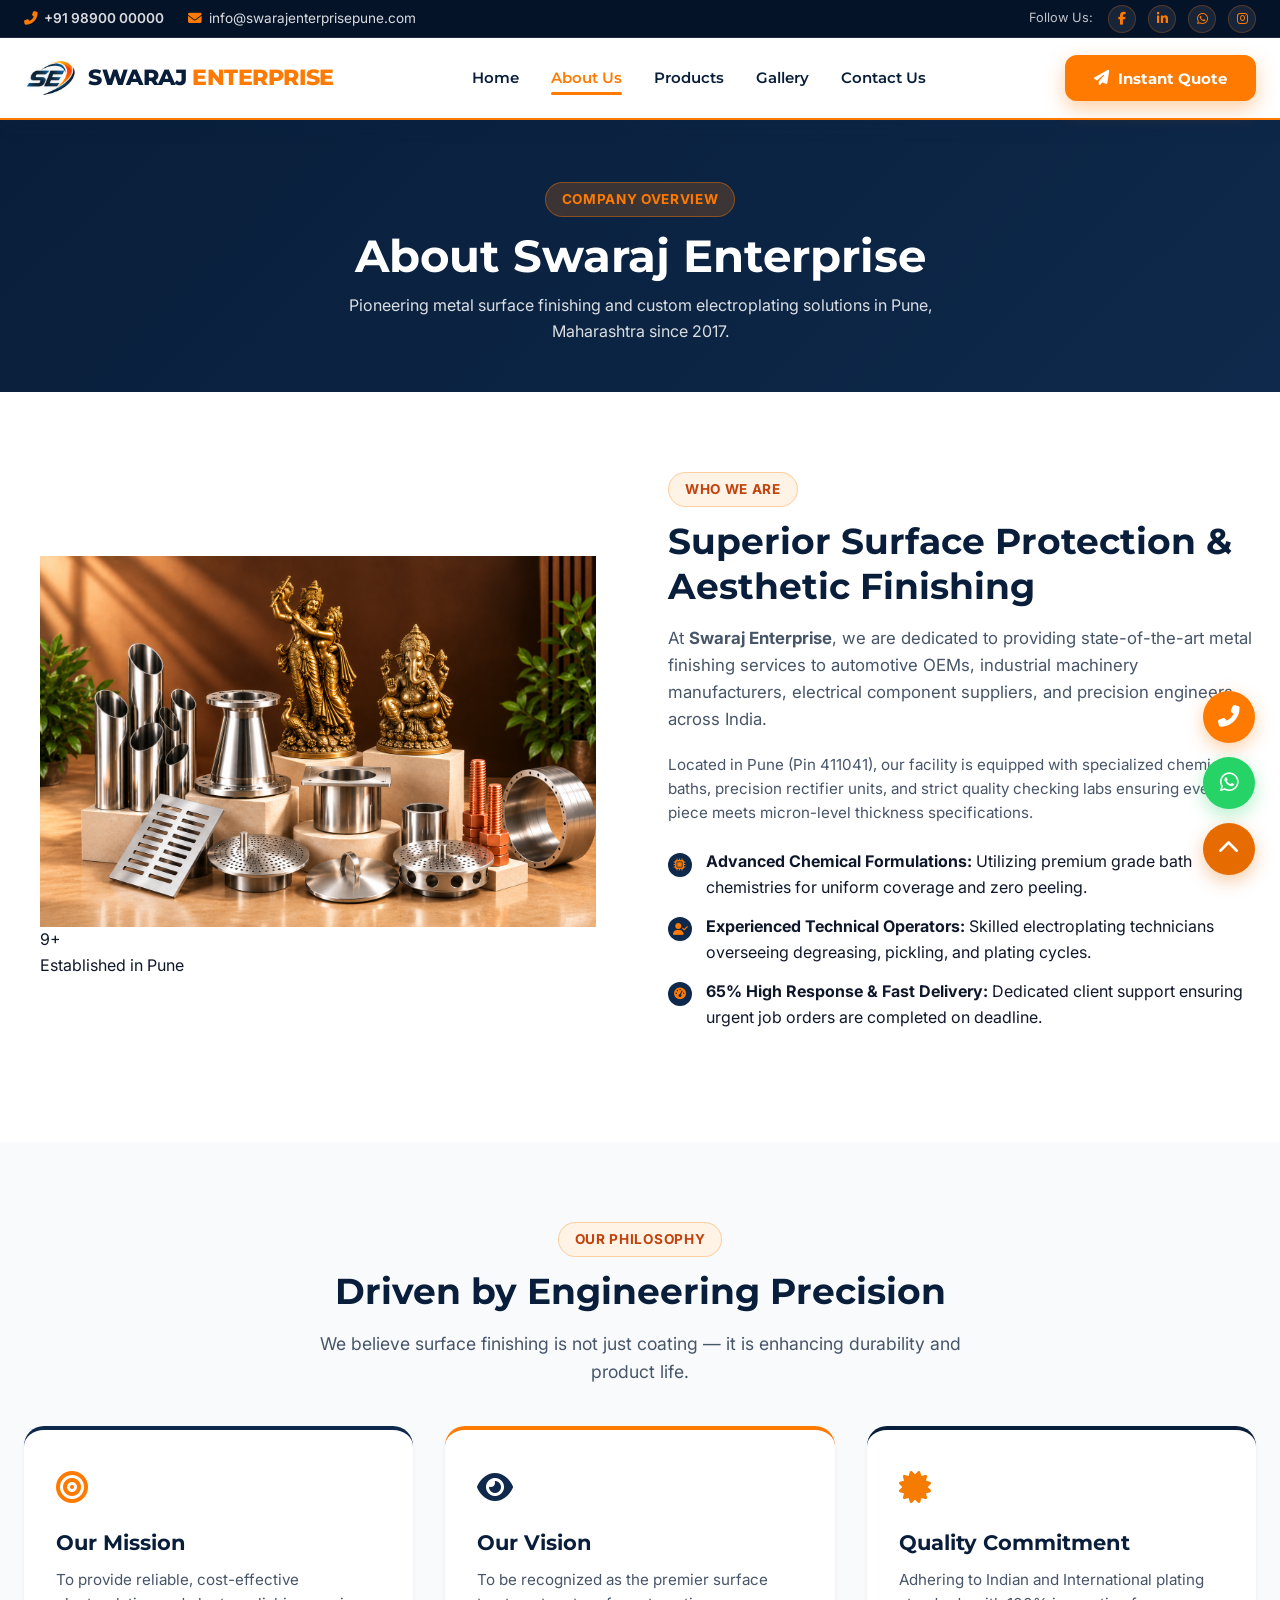
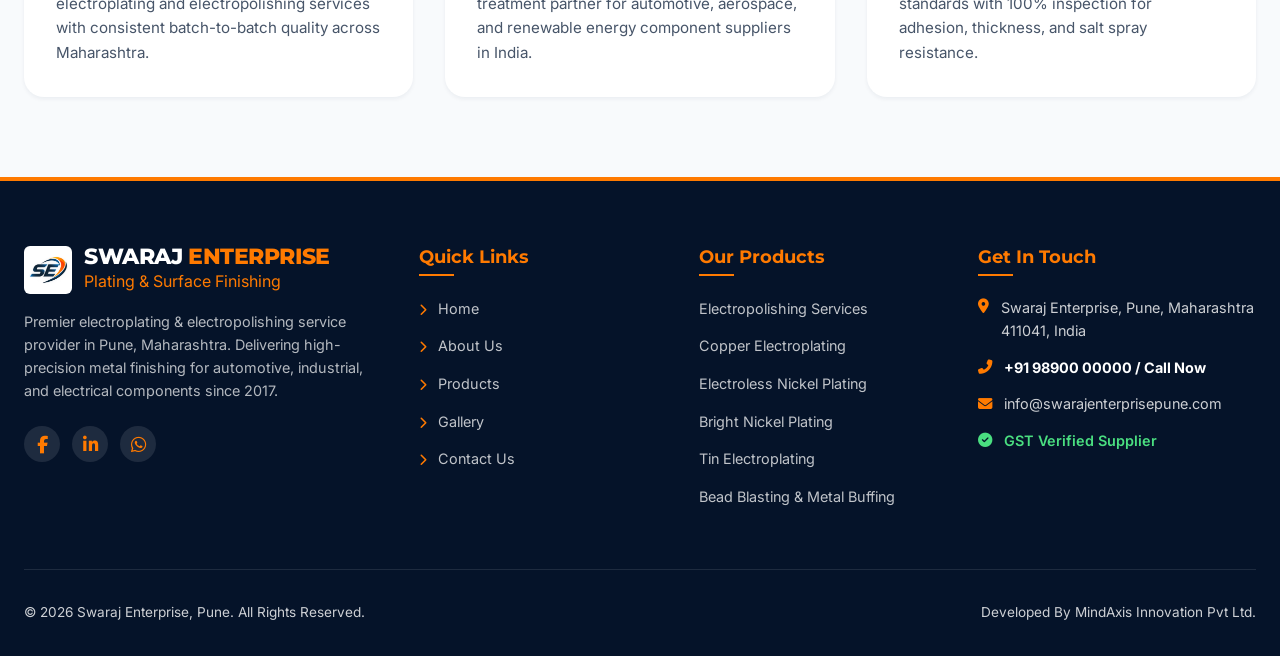
==== about.html @ 328380e4 "first commit" ====
<!DOCTYPE html>
<html lang="en">
<head>
  <meta charset="UTF-8">
  <meta name="viewport" content="width=device-width, initial-scale=1.0">
  <title>About Us - Swaraj Enterprise, Pune | Electroplating Leaders</title>
  <!-- Favicon -->
  <link rel="icon" type="image/png" href="assets/img/favicon.png">
  <link rel="shortcut icon" href="favicon.ico">

  <link rel="stylesheet" href="assets/css/global.css">
  <link rel="stylesheet" href="assets/css/header.css">
  <link rel="stylesheet" href="assets/css/footer.css">
  <link rel="stylesheet" href="assets/css/about.css">
  <link rel="stylesheet" href="https://cdnjs.cloudflare.com/ajax/libs/font-awesome/6.4.0/css/all.min.css">
</head>
<body>

  <!-- Top Header Bar with Social Media & Email -->
  <div class="top-bar">
    <div class="container">
      <div class="top-info">
        <div class="top-info-item">
          <i class="fas fa-phone-alt"></i>
          <a href="tel:+919890000000" style="color: inherit; font-weight: 600;">+91 98900 00000</a>
        </div>
        <div class="top-info-item">
          <i class="fas fa-envelope"></i>
          <a href="mailto:info@swarajenterprisepune.com" style="color: inherit;">info@swarajenterprisepune.com</a>
        </div>
      </div>
      <div class="top-social">
        <span style="font-size: 0.8rem; color: rgba(255,255,255,0.75); margin-right: 0.2rem;">Follow Us:</span>
        <a href="https://facebook.com" target="_blank" aria-label="Facebook" title="Facebook"><i class="fab fa-facebook-f"></i></a>
        <a href="https://linkedin.com" target="_blank" aria-label="LinkedIn" title="LinkedIn"><i class="fab fa-linkedin-in"></i></a>
        <a href="https://wa.me/919890000000" target="_blank" aria-label="WhatsApp" title="WhatsApp"><i class="fab fa-whatsapp"></i></a>
        <a href="https://instagram.com" target="_blank" aria-label="Instagram" title="Instagram"><i class="fab fa-instagram"></i></a>
      </div>
    </div>
  </div>

  <header class="navbar">
    <div class="container">
      <a href="index.html" class="logo-brand">
        <img src="assets/img/logo.png" alt="Swaraj Enterprise Logo" class="logo-img">
        <div class="brand-text">
          <span class="brand-name">SWARAJ <span>ENTERPRISE</span></span>
        </div>
      </a>

      <nav>
        <ul class="nav-menu" id="nav-menu">
          <li><a href="index.html" class="nav-link">Home</a></li>
          <li><a href="about.html" class="nav-link active">About Us</a></li>
          <li><a href="products.html" class="nav-link">Products</a></li>
          <li><a href="gallery.html" class="nav-link">Gallery</a></li>
          <li><a href="contact.html" class="nav-link">Contact Us</a></li>
        </ul>
      </nav>

      <div class="nav-cta">
        <button class="btn btn-primary open-quote-modal">
          <i class="fas fa-paper-plane"></i> Instant Quote
        </button>
      </div>

      <button class="hamburger" id="hamburger-btn" aria-label="Toggle Menu">
        <i class="fas fa-bars"></i>
      </button>
    </div>
  </header>

  <!-- Page Banner -->
  <section class="section section-bg-blue" style="background: linear-gradient(135deg, var(--primary-dark-blue), var(--primary-blue)); padding: 4rem 0 3rem 0;">
    <div class="container text-center">
      <span class="section-tag" style="background: rgba(255,122,0,0.2); color: var(--accent-yellow); border-color: rgba(255,122,0,0.4);">Company Overview</span>
      <h1 style="font-size: 2.8rem; color: white; margin-bottom: 0.5rem;">About Swaraj Enterprise</h1>
      <p style="color: rgba(255,255,255,0.85); max-width: 600px; margin: 0 auto;">Pioneering metal surface finishing and custom electroplating solutions in Pune, Maharashtra since 2017.</p>
    </div>
  </section>

  <!-- About Detailed Story -->
  <section class="section section-bg-white">
    <div class="container">
      <div class="about-grid">
        <div class="about-image-stack">
          <img src="assets/img/factory.png" alt="Swaraj Enterprise Pune Workshop" class="about-img-main">
          <div class="experience-badge">
            <div class="years">2017</div>
            <div class="label">Established in Pune</div>
          </div>
        </div>

        <div>
          <span class="section-tag">Who We Are</span>
          <h2 class="section-title">Superior Surface Protection & Aesthetic Finishing</h2>
          <p style="color: var(--text-muted); font-size: 1.05rem; margin-bottom: 1.25rem;">
            At <strong>Swaraj Enterprise</strong>, we are dedicated to providing state-of-the-art metal finishing services to automotive OEMs, industrial machinery manufacturers, electrical component suppliers, and precision engineers across India.
          </p>
          <p style="color: var(--text-muted); font-size: 0.95rem; margin-bottom: 1.5rem;">
            Located in Pune (Pin 411041), our facility is equipped with specialized chemical baths, precision rectifier units, and strict quality checking labs ensuring every piece meets micron-level thickness specifications.
          </p>

          <div class="about-feature-list">
            <div class="about-feature-item">
              <i class="fas fa-microchip"></i>
              <div>
                <strong>Advanced Chemical Formulations:</strong> Utilizing premium grade bath chemistries for uniform coverage and zero peeling.
              </div>
            </div>
            <div class="about-feature-item">
              <i class="fas fa-user-check"></i>
              <div>
                <strong>Experienced Technical Operators:</strong> Skilled electroplating technicians overseeing degreasing, pickling, and plating cycles.
              </div>
            </div>
            <div class="about-feature-item">
              <i class="fas fa-tachometer-alt"></i>
              <div>
                <strong>65% High Response & Fast Delivery:</strong> Dedicated client support ensuring urgent job orders are completed on deadline.
              </div>
            </div>
          </div>
        </div>
      </div>
    </div>
  </section>

  <!-- Core Values & Mission Grid -->
  <section class="section section-bg-light">
    <div class="container">
      <div class="text-center">
        <span class="section-tag">Our Philosophy</span>
        <h2 class="section-title">Driven by Engineering Precision</h2>
        <p class="section-subtitle">We believe surface finishing is not just coating — it is enhancing durability and product life.</p>
      </div>

      <div style="display: grid; grid-template-columns: repeat(auto-fit, minmax(300px, 1fr)); gap: 2rem;">
        <div style="background: white; padding: 2rem; border-radius: var(--radius-lg); border-top: 4px solid var(--primary-blue); box-shadow: var(--shadow-sm);">
          <div style="font-size: 2rem; color: var(--accent-yellow); margin-bottom: 1rem;"><i class="fas fa-bullseye"></i></div>
          <h3 style="font-size: 1.3rem; margin-bottom: 0.75rem;">Our Mission</h3>
          <p style="color: var(--text-muted); font-size: 0.95rem;">To provide reliable, cost-effective electroplating and electropolishing services with consistent batch-to-batch quality across Maharashtra.</p>
        </div>

        <div style="background: white; padding: 2rem; border-radius: var(--radius-lg); border-top: 4px solid var(--accent-yellow); box-shadow: var(--shadow-sm);">
          <div style="font-size: 2rem; color: var(--primary-blue); margin-bottom: 1rem;"><i class="fas fa-eye"></i></div>
          <h3 style="font-size: 1.3rem; margin-bottom: 0.75rem;">Our Vision</h3>
          <p style="color: var(--text-muted); font-size: 0.95rem;">To be recognized as the premier surface treatment partner for automotive, aerospace, and renewable energy component suppliers in India.</p>
        </div>

        <div style="background: white; padding: 2rem; border-radius: var(--radius-lg); border-top: 4px solid var(--primary-dark-blue); box-shadow: var(--shadow-sm);">
          <div style="font-size: 2rem; color: var(--accent-gold); margin-bottom: 1rem;"><i class="fas fa-certificate"></i></div>
          <h3 style="font-size: 1.3rem; margin-bottom: 0.75rem;">Quality Commitment</h3>
          <p style="color: var(--text-muted); font-size: 0.95rem;">Adhering to Indian and International plating standards with 100% inspection for adhesion, thickness, and salt spray resistance.</p>
        </div>
      </div>
    </div>
  </section>

  <!-- Quote Modal Popup -->
  <div class="modal-overlay" id="quote-modal">
    <div class="modal-card">
      <button class="modal-close" id="close-quote-modal">&times;</button>
      <div style="text-align: center; margin-bottom: 1.5rem;">
        <h3 style="color: var(--primary-dark-blue); font-size: 1.5rem;">Get Instant Quotation</h3>
        <p style="color: var(--text-muted); font-size: 0.9rem;">Fill in your plating requirements & team will call you back within 2 hours.</p>
      </div>

      <form id="quote-form">
        <div class="form-group">
          <label for="modal-name">Full Name / Company Name</label>
          <input type="text" id="modal-name" class="form-control" placeholder="e.g. Rahul Sharma" required>
        </div>
        <div class="form-group">
          <label for="modal-phone">Phone / WhatsApp Number</label>
          <input type="tel" id="modal-phone" class="form-control" placeholder="e.g. +91 98765 43210" required>
        </div>
        <div class="form-group">
          <label for="modal-service">Required Service</label>
          <select id="modal-service" class="form-control" required>
            <option value="SS Floor Drain Trap & Jali Assembly">SS Floor Drain Trap & Jali Assembly</option>
            <option value="Industrial SS Pressure Vessels">Industrial SS Pressure Vessels & Columns</option>
            <option value="Bike Spare Parts Bright Chrome Plating">Bike Spare Parts Bright Chrome Plating</option>
            <option value="Copper Electroplated Bolts">Copper Electroplated Bolts & Fasteners</option>
            <option value="Brass Polishing Service">Brass Polishing Service</option>
            <option value="Antique Finishing Coating Services">Antique Finishing Coating Services</option>
          </select>
        </div>
        <div class="form-group">
          <label for="modal-message">Quantity / Component Specs</label>
          <textarea id="modal-message" class="form-control" placeholder="Dimensions, material type, quantity..." rows="3"></textarea>
        </div>
        <button type="submit" class="btn btn-primary" style="width: 100%; padding: 0.9rem; font-size: 1rem;">
          Submit Inquiry <i class="fas fa-paper-plane"></i>
        </button>
      </form>
    </div>
  </div>

  <div id="footer-placeholder"></div>
  <script src="assets/js/main.js"></script>
  <script src="assets/js/about.js"></script>
</body>
</html>
---- assets/css/global.css ----
/* ==========================================================================
   SWARAJ ENTERPRISE PUNE - GLOBAL CORE STYLESHEET
   Theme: Logo Steel Navy (#0E294B) & Logo Orange (#FF7A00)
   ========================================================================== */

@import url('https://fonts.googleapis.com/css2?family=Inter:wght@300;400;500;600;700;800&family=Montserrat:wght@500;600;700;800;900&display=swap');

:root {
  /* Color Palette - Logo Exact Colors (Steel Navy & Industrial Orange) */
  --primary-blue: #0E294B;
  --primary-dark-blue: #091E3A;
  --primary-navy: #051329;
  --accent-yellow: #FF7A00;
  --accent-yellow-hover: #E66B00;
  --accent-yellow-light: #FFF3E6;
  --accent-gold: #F57C00;
  --accent-blue: #0E294B;
  --accent-blue-light: #F0F4F9;
  
  /* Neutral Shades */
  --bg-light: #F8FAFC;
  --bg-white: #FFFFFF;
  --text-dark: #0F172A;
  --text-muted: #475569;
  --text-light: #94A3B8;
  --border-light: #E2E8F0;
  --border-blue: rgba(14, 41, 75, 0.15);
  
  /* Shadows & Glassmorphism */
  --shadow-sm: 0 2px 4px rgba(14, 41, 75, 0.06);
  --shadow-md: 0 10px 25px -5px rgba(14, 41, 75, 0.1), 0 8px 10px -6px rgba(14, 41, 75, 0.05);
  --shadow-lg: 0 20px 35px -10px rgba(5, 19, 41, 0.25);
  --shadow-yellow: 0 8px 20px rgba(255, 122, 0, 0.35);
  --glass-bg: rgba(255, 255, 255, 0.92);
  --glass-border: rgba(255, 255, 255, 0.2);
  
  /* Fonts & Transitions */
  --font-heading: 'Montserrat', sans-serif;
  --font-body: 'Inter', sans-serif;
  --transition: all 0.3s cubic-bezier(0.4, 0, 0.2, 1);
  --radius-sm: 6px;
  --radius-md: 12px;
  --radius-lg: 20px;
}

/* Reset & Base Setup */
*, *::before, *::after {
  box-sizing: border-box;
  margin: 0;
  padding: 0;
}

html, body {
  width: 100%;
  max-width: 100%;
  overflow-x: hidden !important;
  position: relative;
}

html {
  scroll-behavior: smooth;
  font-size: 16px;
}

body {
  font-family: var(--font-body);
  background-color: var(--bg-light);
  color: var(--text-dark);
  line-height: 1.6;
  padding-top: 118px;
}

@media (max-width: 768px) {
  body {
    padding-top: 70px;
  }
}

a {
  text-decoration: none;
  color: inherit;
  transition: var(--transition);
}

ul {
  list-style: none;
}

img {
  max-width: 100%;
  height: auto;
  display: block;
}

.container {
  width: 100%;
  max-width: 1280px;
  margin: 0 auto;
  padding: 0 1.5rem;
}

/* Typography */
h1, h2, h3, h4, h5, h6 {
  font-family: var(--font-heading);
  color: var(--primary-dark-blue);
  font-weight: 700;
  line-height: 1.25;
}

.section-tag {
  display: inline-block;
  background-color: var(--accent-yellow-light);
  color: #C2410C;
  border: 1px solid rgba(255, 122, 0, 0.3);
  padding: 0.35rem 1rem;
  border-radius: 50px;
  font-size: 0.85rem;
  font-weight: 700;
  letter-spacing: 0.05em;
  text-transform: uppercase;
  margin-bottom: 0.75rem;
}

.section-title {
  font-size: 2.25rem;
  margin-bottom: 1rem;
  color: var(--primary-dark-blue);
}

.section-subtitle {
  color: var(--text-muted);
  font-size: 1.1rem;
  max-width: 650px;
  margin: 0 auto 2.5rem auto;
}

.text-center { text-align: center; }

/* Buttons */
.btn {
  display: inline-flex;
  align-items: center;
  justify-content: center;
  gap: 0.6rem;
  padding: 0.85rem 1.8rem;
  font-family: var(--font-heading);
  font-weight: 700;
  font-size: 0.95rem;
  border-radius: var(--radius-md);
  cursor: pointer;
  border: none;
  transition: var(--transition);
  box-shadow: var(--shadow-sm);
}

.btn-primary {
  background-color: var(--accent-yellow);
  color: #ffffff;
  box-shadow: var(--shadow-yellow);
}

.btn-primary:hover {
  background-color: var(--accent-yellow-hover);
  transform: translateY(-2px);
  box-shadow: 0 12px 25px rgba(255, 122, 0, 0.45);
  color: #ffffff;
}

.btn-secondary {
  background-color: var(--primary-blue);
  color: var(--bg-white);
}

.btn-secondary:hover {
  background-color: var(--primary-dark-blue);
  transform: translateY(-2px);
  box-shadow: var(--shadow-md);
}

.btn-outline {
  background: transparent;
  border: 2px solid var(--primary-blue);
  color: var(--primary-blue);
}

.btn-outline:hover {
  background-color: var(--primary-blue);
  color: var(--bg-white);
}

.btn-white {
  background-color: var(--bg-white);
  color: var(--primary-dark-blue);
}

.btn-white:hover {
  background-color: var(--accent-yellow-light);
  color: var(--accent-yellow);
  transform: translateY(-2px);
}

/* General Section Layouts */
.section {
  padding: 5rem 0;
}

.section-bg-white { background-color: var(--bg-white); }
.section-bg-blue { 
  background: linear-gradient(135deg, #091E3A 0%, #0E294B 50%, #051329 100%); 
  color: var(--bg-white); 
}
.section-bg-blue h2, .section-bg-blue h1 { color: var(--bg-white); }
.section-bg-light { background-color: var(--bg-light); }

/* Modal Popup */
.modal-overlay {
  position: fixed;
  inset: 0;
  background: rgba(5, 19, 41, 0.78);
  backdrop-filter: blur(6px);
  z-index: 2000;
  display: flex;
  align-items: center;
  justify-content: center;
  padding: 1rem;
  opacity: 0;
  visibility: hidden;
  transition: var(--transition);
}

.modal-overlay.active {
  opacity: 1;
  visibility: visible;
}

.modal-card {
  background: var(--bg-white);
  width: 100%;
  max-width: 550px;
  max-height: 90vh;
  overflow-y: auto;
  border-radius: var(--radius-lg);
  padding: 2.25rem;
  position: relative;
  box-shadow: var(--shadow-lg);
  transform: translateY(20px);
  transition: var(--transition);
}

.modal-overlay.active .modal-card {
  transform: translateY(0);
}

.modal-close {
  position: absolute;
  top: 1.25rem;
  right: 1.25rem;
  background: var(--bg-light);
  border: none;
  width: 32px;
  height: 32px;
  border-radius: 50%;
  font-size: 1.2rem;
  cursor: pointer;
  display: flex;
  align-items: center;
  justify-content: center;
  color: var(--text-muted);
}

.modal-close:hover {
  background: #fee2e2;
  color: #ef4444;
}

/* Toast Notifications */
.toast-container {
  position: fixed;
  bottom: 2rem;
  right: 2rem;
  z-index: 3000;
  max-width: calc(100vw - 2rem);
}

.toast {
  background: var(--primary-dark-blue);
  color: var(--bg-white);
  border-left: 4px solid var(--accent-yellow);
  padding: 1rem 1.5rem;
  border-radius: var(--radius-md);
  box-shadow: var(--shadow-lg);
  display: flex;
  align-items: center;
  gap: 0.75rem;
  font-weight: 600;
  animation: slideInRight 0.3s ease forwards;
}

@keyframes slideInRight {
  from { transform: translateX(100%); opacity: 0; }
  to { transform: translateX(0); opacity: 1; }
}

/* Global Responsive Breakpoints */
@media (max-width: 992px) {
  .section {
    padding: 3.5rem 0;
  }
  .section-title {
    font-size: 1.95rem;
  }
}

@media (max-width: 768px) {
  .container {
    padding: 0 1.25rem;
  }
  .section {
    padding: 3rem 0;
  }
  .section-title {
    font-size: 1.75rem;
  }
  .section-subtitle {
    font-size: 1rem;
    margin-bottom: 2rem;
  }
  .btn {
    padding: 0.75rem 1.4rem;
    font-size: 0.9rem;
  }
}

@media (max-width: 576px) {
  .container {
    padding: 0 1rem;
  }
  .section {
    padding: 2.5rem 0;
  }
  .section-title {
    font-size: 1.55rem;
  }
  .modal-card {
    padding: 1.5rem 1.25rem;
  }
  .toast-container {
    right: 1rem;
    left: 1rem;
    bottom: 1rem;
  }
  .toast {
    padding: 0.85rem 1.1rem;
    font-size: 0.88rem;
  }
}

/* Floating Action Widgets Stack (Exact Match to Reference Design) */
.floating-widgets-stack {
  position: fixed;
  bottom: 25px;
  right: 25px;
  z-index: 9999;
  display: flex;
  flex-direction: column;
  gap: 14px;
  align-items: center;
}

.floating-btn {
  width: 52px;
  height: 52px;
  border-radius: 50%;
  display: flex;
  align-items: center;
  justify-content: center;
  color: #ffffff !important;
  font-size: 1.35rem;
  text-decoration: none;
  cursor: pointer;
  border: none;
  outline: none;
  transition: all 0.3s cubic-bezier(0.25, 1, 0.5, 1);
  position: relative;
}

.floating-btn:hover {
  transform: scale(1.12) translateY(-2px);
}

/* Orange Phone Button */
.floating-btn-phone {
  background-color: #FF7A00;
  box-shadow: 0 6px 18px rgba(255, 122, 0, 0.35);
}

.floating-btn-phone:hover {
  background-color: #E66B00;
  box-shadow: 0 0 0 8px rgba(255, 122, 0, 0.35), 0 10px 25px rgba(255, 122, 0, 0.5);
}

/* Green WhatsApp Button */
.floating-btn-whatsapp {
  background-color: #25D366;
  box-shadow: 0 6px 18px rgba(37, 211, 102, 0.35);
}

.floating-btn-whatsapp:hover {
  box-shadow: 0 0 0 8px rgba(37, 211, 102, 0.35), 0 10px 25px rgba(37, 211, 102, 0.5);
}

/* Orange Scroll-to-Top Button */
.floating-btn-top {
  background-color: #E66B00;
  box-shadow: 0 6px 18px rgba(230, 107, 0, 0.35);
  opacity: 0;
  visibility: hidden;
  transform: translateY(15px);
}

.floating-btn-top.show {
  opacity: 1;
  visibility: visible;
  transform: translateY(0);
}

.floating-btn-top:hover {
  background-color: #D55E00;
  box-shadow: 0 0 0 8px rgba(230, 107, 0, 0.35), 0 10px 25px rgba(230, 107, 0, 0.5);
}

@media (max-width: 576px) {
  .floating-widgets-stack {
    bottom: 18px;
    right: 18px;
    gap: 10px;
  }
  .floating-btn {
    width: 46px;
    height: 46px;
    font-size: 1.2rem;
  }
  .floating-btn-phone:hover {
    box-shadow: 0 0 0 6px rgba(255, 122, 0, 0.35), 0 6px 16px rgba(255, 122, 0, 0.4);
  }
  .floating-btn-whatsapp:hover {
    box-shadow: 0 0 0 6px rgba(37, 211, 102, 0.35), 0 6px 16px rgba(37, 211, 102, 0.4);
  }
  .floating-btn-top:hover {
    box-shadow: 0 0 0 6px rgba(230, 107, 0, 0.35), 0 6px 16px rgba(230, 107, 0, 0.4);
  }
}
---- assets/css/header.css ----
/* ==========================================================================
   HEADER & NAVIGATION STYLESHEET
   ========================================================================== */

/* Top Contact Bar */
.top-bar {
  position: fixed;
  top: 0;
  left: 0;
  width: 100%;
  height: 38px;
  background-color: var(--primary-navy);
  color: rgba(255, 255, 255, 0.85);
  font-size: 0.85rem;
  z-index: 2001;
  border-bottom: 1px solid rgba(255, 255, 255, 0.1);
  display: block;
}

.top-bar .container {
  display: flex;
  justify-content: space-between;
  align-items: center;
  flex-wrap: wrap;
  gap: 0.75rem;
  height: 100%;
}

.top-info {
  display: flex;
  align-items: center;
  gap: 1.5rem;
  flex-wrap: wrap;
}

.top-info-item {
  display: flex;
  align-items: center;
  gap: 0.4rem;
}

.top-info-item i {
  color: var(--accent-yellow);
}

.top-social {
  display: flex;
  align-items: center;
  gap: 0.75rem;
}

.top-social a {
  color: var(--accent-yellow);
  background: rgba(255, 255, 255, 0.08);
  width: 28px;
  height: 28px;
  border-radius: 50%;
  display: flex;
  align-items: center;
  justify-content: center;
  font-size: 0.8rem;
  transition: var(--transition);
  border: 1px solid rgba(255, 122, 0, 0.25);
}

.top-social a:hover {
  background: var(--accent-yellow);
  color: #ffffff;
  transform: translateY(-2px);
  box-shadow: 0 4px 10px rgba(255, 122, 0, 0.35);
}

.top-actions {
  display: flex;
  align-items: center;
  gap: 1rem;
}

.phone-link {
  color: var(--accent-yellow);
  font-weight: 700;
  display: flex;
  align-items: center;
  gap: 0.4rem;
}

.phone-link:hover {
  color: var(--bg-white);
}

/* Main Navigation Bar - Pinned Directly Below Top Bar */
.navbar {
  position: fixed;
  top: 38px;
  left: 0;
  width: 100%;
  z-index: 2000;
  background-color: rgba(255, 255, 255, 0.98);
  backdrop-filter: blur(12px);
  -webkit-backdrop-filter: blur(12px);
  box-shadow: 0 4px 20px rgba(14, 41, 75, 0.12);
  border-bottom: 2px solid var(--accent-yellow);
  transition: var(--transition);
}

.navbar .container {
  display: flex;
  justify-content: space-between;
  align-items: center;
  height: 80px;
}

.logo-brand {
  display: flex;
  align-items: center;
  gap: 0.75rem;
}

.logo-img {
  height: 52px;
  width: auto;
  border-radius: var(--radius-sm);
}

.brand-text {
  display: flex;
  flex-direction: column;
}

.brand-name {
  font-family: var(--font-heading);
  font-weight: 800;
  font-size: 1.35rem;
  color: var(--primary-dark-blue);
  line-height: 1.1;
  letter-spacing: -0.02em;
}

.brand-name span {
  color: var(--accent-yellow);
}

.nav-menu {
  display: flex;
  align-items: center;
  gap: 2rem;
}

.nav-link {
  font-family: var(--font-heading);
  font-weight: 600;
  font-size: 0.95rem;
  color: var(--primary-dark-blue);
  position: relative;
  padding: 0.5rem 0;
}

.nav-link::after {
  content: '';
  position: absolute;
  bottom: 0;
  left: 0;
  width: 0%;
  height: 3px;
  background-color: var(--accent-yellow);
  border-radius: 2px;
  transition: var(--transition);
}

.nav-link:hover, .nav-link.active {
  color: var(--accent-yellow);
}

.nav-link:hover::after, .nav-link.active::after {
  width: 100%;
}

.nav-cta {
  display: flex;
  align-items: center;
  gap: 1rem;
}

.hamburger {
  display: none;
  background: none;
  border: none;
  font-size: 1.5rem;
  color: var(--primary-dark-blue);
  cursor: pointer;
}

/* Header Responsive Media Queries */
@media (max-width: 992px) {
  .top-info {
    gap: 1rem;
    font-size: 0.8rem;
  }
  .nav-menu {
    gap: 1.25rem;
  }
  .nav-link {
    font-size: 0.9rem;
  }
}

@media (max-width: 768px) {
  .top-bar { display: none; }
  .navbar { position: fixed; top: 0 !important; }
  .navbar .container,
  .navbar nav { 
    position: static; 
    height: 70px;
  }
  .logo-img { height: 44px; }
  .brand-name { font-size: 1.15rem; }
  .hamburger { 
    display: block; 
    padding: 0.5rem;
    border-radius: var(--radius-sm);
    z-index: 1600;
  }
  .nav-menu {
    position: fixed;
    top: 70px;
    left: 0;
    right: 0;
    width: 100vw;
    height: calc(100vh - 70px);
    background: #ffffff;
    flex-direction: column;
    align-items: flex-start;
    padding: 2rem 1.5rem;
    gap: 1.25rem;
    box-shadow: 0 10px 30px rgba(0, 0, 0, 0.15);
    z-index: 1500;
    overflow-y: auto;
    transform: translateX(-100%);
    opacity: 0;
    visibility: hidden;
    transition: transform 0.35s cubic-bezier(0.4, 0, 0.2, 1), opacity 0.35s ease, visibility 0.35s ease;
    margin: 0;
    box-sizing: border-box;
  }
  .nav-menu.active { 
    transform: translateX(0);
    opacity: 1;
    visibility: visible;
  }
  .nav-link {
    width: 100%;
    font-size: 1.1rem;
    padding: 0.75rem 0;
    border-bottom: 1px solid var(--border-light);
    color: var(--primary-dark-blue);
    display: block;
    text-align: left;
  }
  .nav-cta { display: none; }
}

@media (max-width: 400px) {
  .logo-brand { gap: 0.4rem; }
  .logo-img { height: 38px; }
  .brand-name { font-size: 1rem; }
}
---- assets/css/footer.css ----
/* ==========================================================================
   FOOTER STYLESHEET
   ========================================================================== */

footer {
  background-color: var(--primary-navy);
  color: rgba(255, 255, 255, 0.8);
  padding: 4rem 0 2rem 0;
  border-top: 4px solid var(--accent-yellow);
}

.footer-grid {
  display: grid;
  grid-template-columns: 1.5fr 1fr 1fr 1.2fr;
  gap: 3rem;
  margin-bottom: 3rem;
}

.footer-brand p {
  color: rgba(255, 255, 255, 0.7);
  font-size: 0.9rem;
  margin: 1rem 0 1.5rem 0;
}

.footer-col h4 {
  color: var(--accent-yellow);
  font-size: 1.15rem;
  margin-bottom: 1.25rem;
  position: relative;
  padding-bottom: 0.5rem;
}

.footer-col h4::after {
  content: '';
  position: absolute;
  bottom: 0;
  left: 0;
  width: 35px;
  height: 2px;
  background-color: var(--accent-yellow);
}

.footer-links li {
  margin-bottom: 0.75rem;
}

.footer-links a {
  color: rgba(255, 255, 255, 0.75);
  font-size: 0.9rem;
}

.footer-links a:hover {
  color: var(--accent-yellow);
  padding-left: 5px;
}

.footer-bottom {
  padding-top: 2rem;
  border-top: 1px solid rgba(255, 255, 255, 0.1);
  display: flex;
  justify-content: space-between;
  align-items: center;
  flex-wrap: wrap;
  gap: 1rem;
  font-size: 0.85rem;
}

/* Footer Responsive Rules */
@media (max-width: 992px) {
  footer {
    padding: 3rem 0 2rem 0;
  }
  .footer-grid {
    grid-template-columns: 1fr 1fr;
    gap: 2rem;
  }
}

@media (max-width: 768px) {
  .footer-grid {
    grid-template-columns: 1fr;
    gap: 1.75rem;
    margin-bottom: 2rem;
  }
}

@media (max-width: 576px) {
  footer {
    padding: 2.5rem 0 1.5rem 0;
  }
  .footer-bottom {
    flex-direction: column;
    text-align: center;
    justify-content: center;
    font-size: 0.8rem;
    gap: 0.5rem;
  }
}
---- assets/css/about.css ----
/* ==========================================================================
   ABOUT US PAGE STYLESHEET
   ========================================================================== */

.about-grid {
  display: grid;
  grid-template-columns: 1fr 1fr;
  gap: 3.5rem;
  align-items: center;
}

.about-image-stack {
  position: relative;
  padding: 16px;
  z-index: 1;
}

.about-img-backdrop {
  position: absolute;
  top: 0;
  left: 0;
  width: 90%;
  height: 90%;
  background: linear-gradient(135deg, #051329 0%, #0E294B 60%, #FF7A00 100%);
  border-radius: 24px;
  z-index: -1;
  opacity: 0.95;
  box-shadow: 0 15px 35px rgba(5, 19, 41, 0.18);
  transition: transform 0.4s ease, opacity 0.4s ease;
}

.about-image-stack:hover .about-img-backdrop {
  transform: translate(-6px, -6px) scale(1.02);
}

.about-img-frame {
  position: relative;
  border-radius: 20px;
  overflow: hidden;
  box-shadow: 0 20px 45px rgba(5, 19, 41, 0.22);
  border: 3px solid #ffffff;
  background: #051329;
}

.about-img-frame img.about-img-main {
  width: 100%;
  height: 380px;
  object-fit: cover;
  display: block;
  transition: transform 0.6s cubic-bezier(0.25, 1, 0.5, 1);
}

.about-image-stack:hover .about-img-frame img.about-img-main {
  transform: scale(1.05);
}

/* Industrial Corner Brackets */
.frame-corner {
  position: absolute;
  width: 18px;
  height: 18px;
  border: 3px solid #FF7A00;
  pointer-events: none;
  z-index: 2;
  transition: all 0.3s ease;
}

.corner-tl { top: 12px; left: 12px; border-right: none; border-bottom: none; }
.corner-tr { top: 12px; right: 12px; border-left: none; border-bottom: none; }
.corner-bl { bottom: 12px; left: 12px; border-right: none; border-top: none; }
.corner-br { bottom: 12px; right: 12px; border-left: none; border-top: none; }

.about-image-stack:hover .frame-corner {
  width: 24px;
  height: 24px;
  border-color: #ffffff;
}

/* Floating Badges */
.about-floating-badge {
  position: absolute;
  z-index: 3;
  display: flex;
  align-items: center;
  gap: 0.65rem;
  box-shadow: 0 12px 30px rgba(0, 0, 0, 0.22);
  transition: transform 0.35s ease, box-shadow 0.35s ease;
}

.about-floating-badge.badge-top {
  top: -6px;
  right: -6px;
  padding: 0.55rem 1.15rem;
  border-radius: 50px;
  background: linear-gradient(135deg, #051329 0%, #0E294B 100%);
  border: 1px solid rgba(255, 122, 0, 0.5);
  color: #ffffff;
  font-size: 0.82rem;
  font-weight: 700;
}

.about-floating-badge.badge-top i {
  color: #FF7A00;
  font-size: 0.95rem;
}

.about-floating-badge.badge-bottom {
  bottom: -6px;
  left: -6px;
  padding: 0.75rem 1.25rem;
  border-radius: 16px;
  background: #ffffff;
  color: #051329;
  border: 1px solid #e2e8f0;
  box-shadow: 0 16px 36px rgba(5, 19, 41, 0.16);
}

.about-floating-badge.badge-bottom .badge-icon {
  width: 40px;
  height: 40px;
  border-radius: 10px;
  background: linear-gradient(135deg, #FF7A00, #E66A00);
  color: #ffffff;
  display: flex;
  align-items: center;
  justify-content: center;
  font-size: 1.1rem;
  flex-shrink: 0;
  box-shadow: 0 4px 12px rgba(255, 122, 0, 0.35);
}

.about-floating-badge.badge-bottom .badge-info {
  display: flex;
  flex-direction: column;
}

.about-floating-badge.badge-bottom .badge-info strong {
  font-size: 0.88rem;
  font-weight: 800;
  color: #051329;
  line-height: 1.2;
}

.about-floating-badge.badge-bottom .badge-info span {
  font-size: 0.75rem;
  color: #64748b;
  font-weight: 600;
}

.about-image-stack:hover .about-floating-badge {
  transform: translateY(-4px);
}

.about-feature-list {
  margin: 1.5rem 0 2rem 0;
  display: flex;
  flex-direction: column;
  gap: 0.85rem;
}

.about-feature-item {
  display: flex;
  align-items: flex-start;
  gap: 0.85rem;
}

.about-feature-item i {
  color: var(--accent-yellow);
  background: var(--primary-blue);
  width: 24px;
  height: 24px;
  border-radius: 50%;
  display: flex;
  align-items: center;
  justify-content: center;
  font-size: 0.75rem;
  flex-shrink: 0;
  margin-top: 0.2rem;
}

/* About Page Responsive Rules */
@media (max-width: 992px) {
  .about-grid {
    grid-template-columns: 1fr;
    gap: 2.5rem;
  }
}

@media (max-width: 576px) {
  .about-image-stack {
    margin-bottom: 1.5rem;
  }
  .experience-badge {
    bottom: 0.75rem;
    right: 0.75rem;
    padding: 0.85rem 1.1rem;
    border-width: 3px;
  }
  .experience-badge .years {
    font-size: 1.8rem;
  }
  .experience-badge .label {
    font-size: 0.72rem;
  }
}
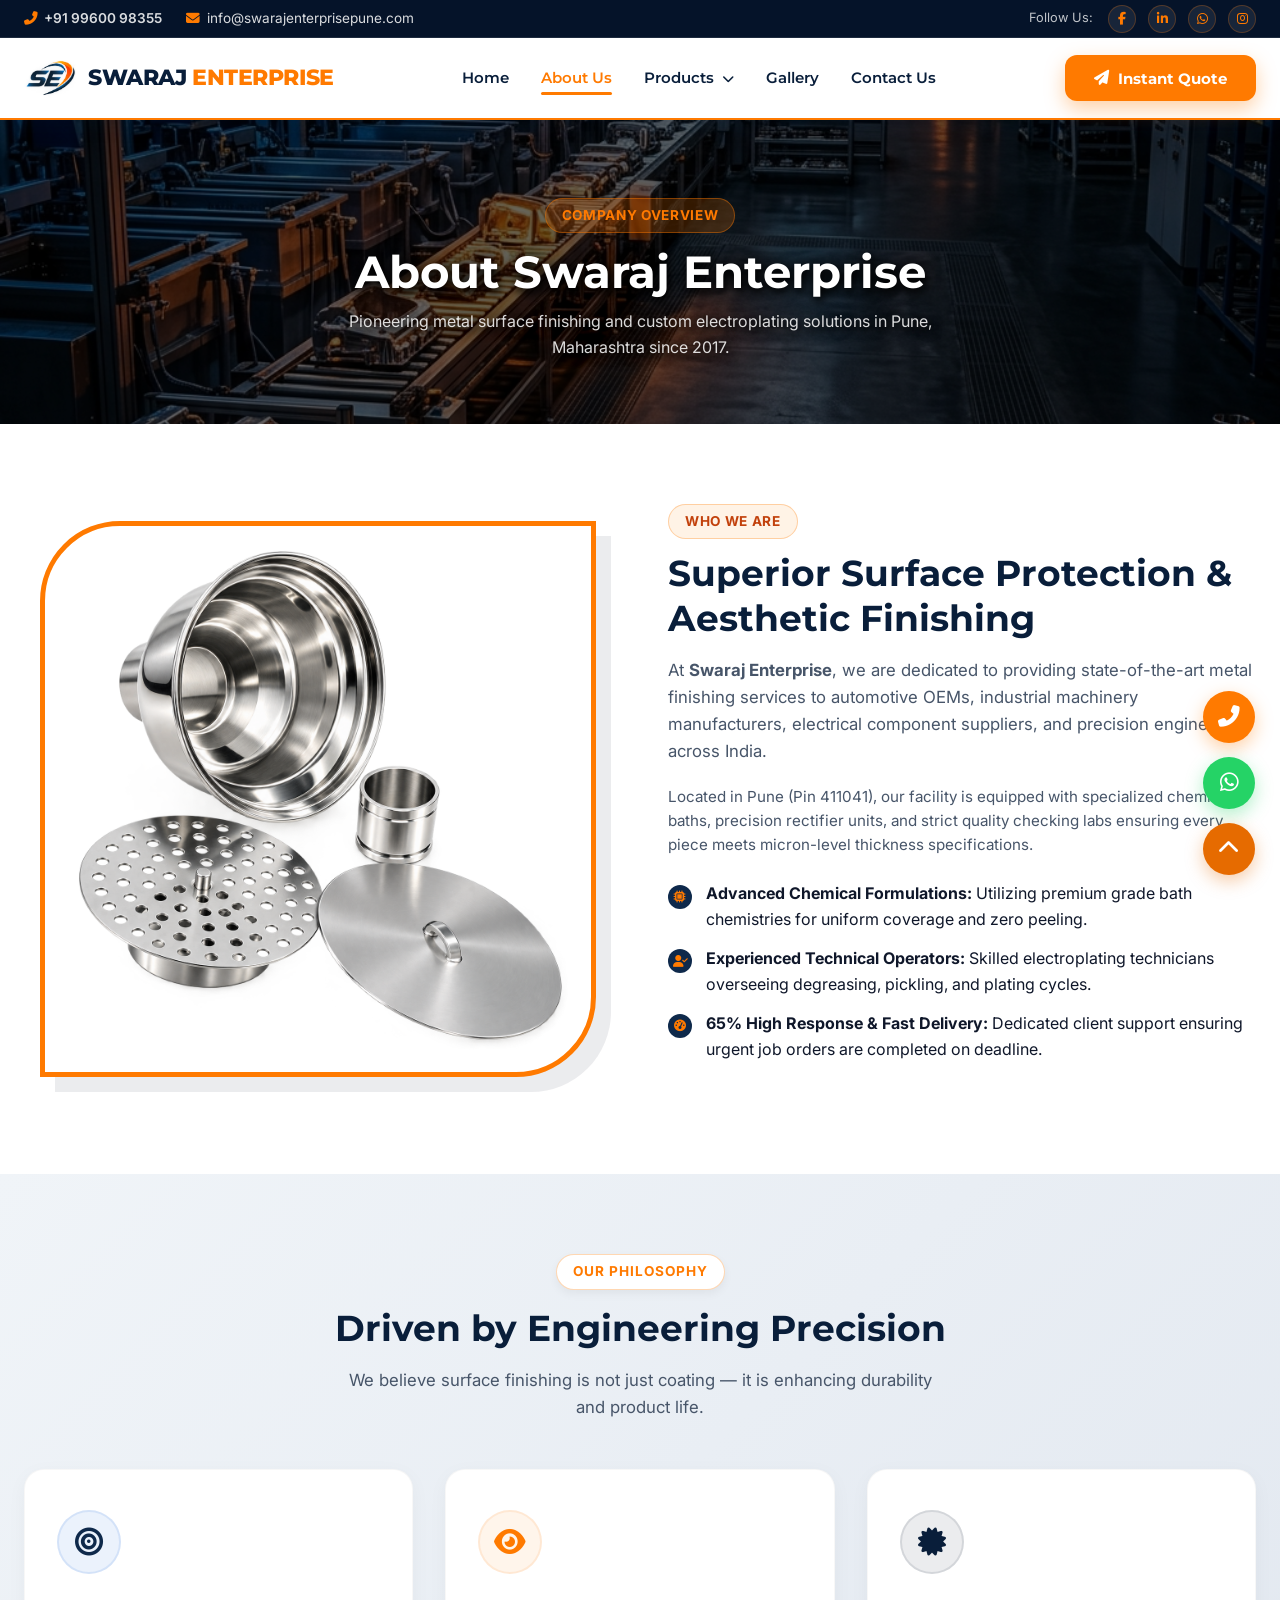
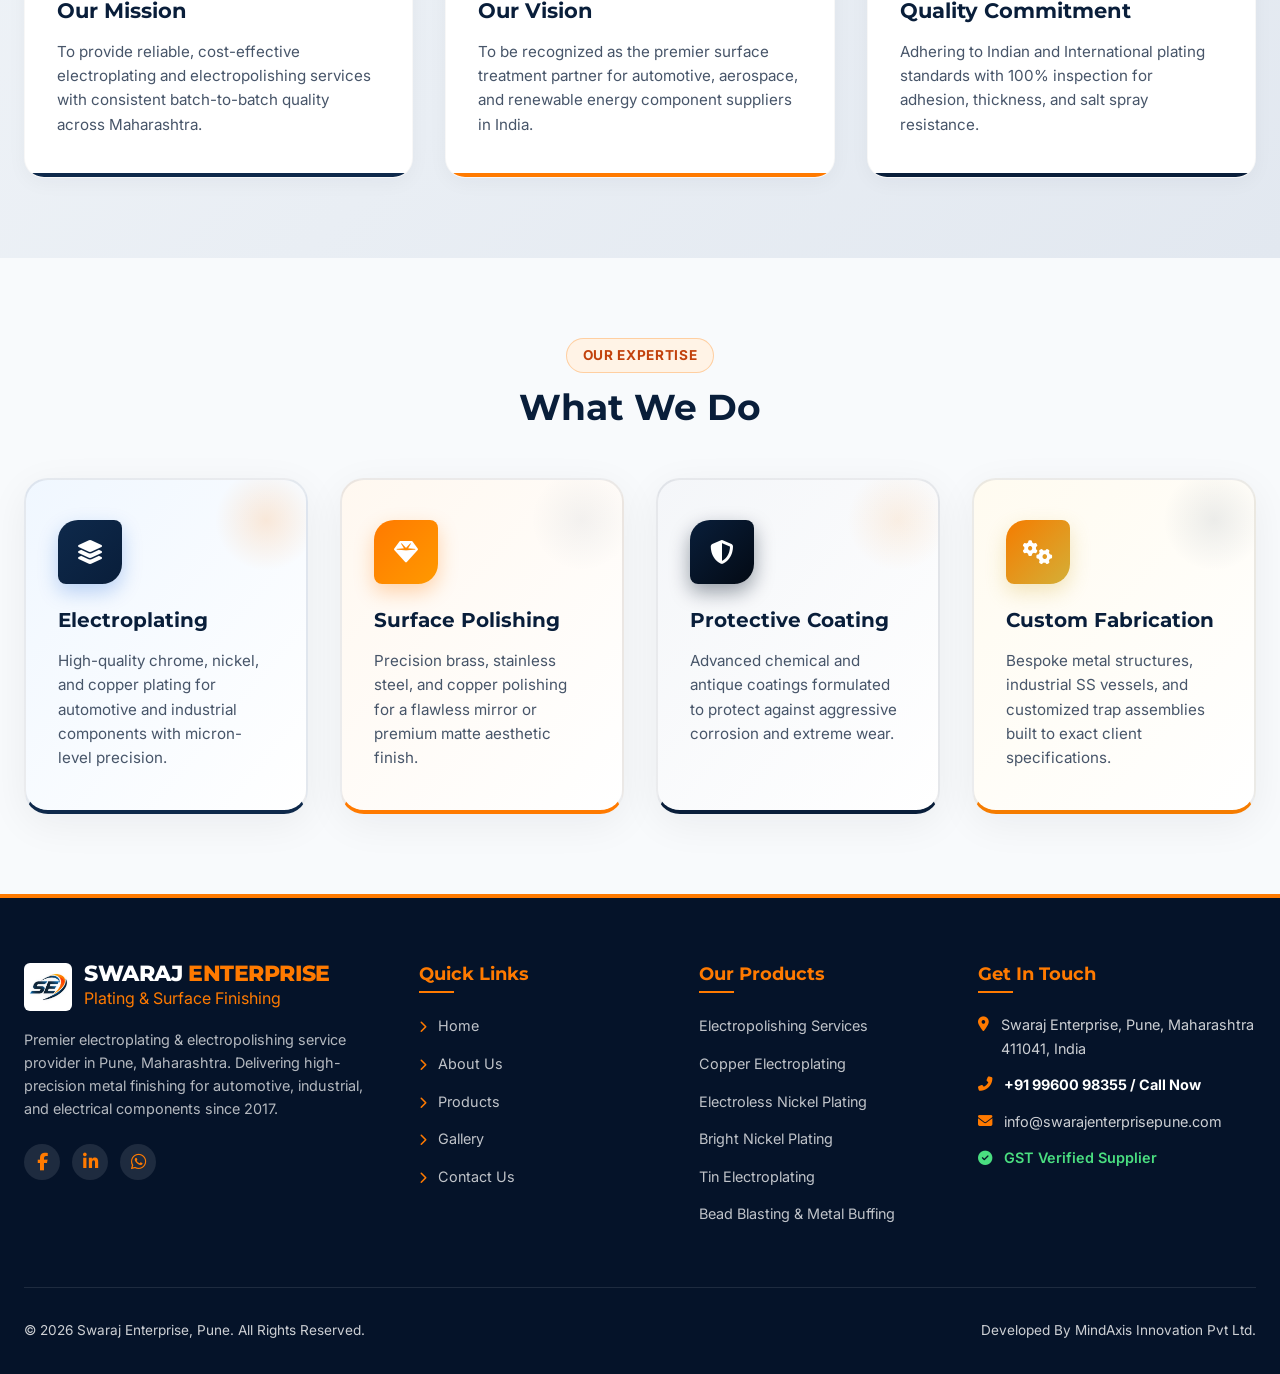
==== commit 244a945e: "changes update k" ====
--- a/about.html
+++ b/about.html
@@ -22,7 +22,7 @@
       <div class="top-info">
         <div class="top-info-item">
           <i class="fas fa-phone-alt"></i>
-          <a href="tel:+919890000000" style="color: inherit; font-weight: 600;">+91 98900 00000</a>
+          <a href="tel:+919960098355" style="color: inherit; font-weight: 600;">+91 99600 98355</a>
         </div>
         <div class="top-info-item">
           <i class="fas fa-envelope"></i>
@@ -33,7 +33,7 @@
         <span style="font-size: 0.8rem; color: rgba(255,255,255,0.75); margin-right: 0.2rem;">Follow Us:</span>
         <a href="https://facebook.com" target="_blank" aria-label="Facebook" title="Facebook"><i class="fab fa-facebook-f"></i></a>
         <a href="https://linkedin.com" target="_blank" aria-label="LinkedIn" title="LinkedIn"><i class="fab fa-linkedin-in"></i></a>
-        <a href="https://wa.me/919890000000" target="_blank" aria-label="WhatsApp" title="WhatsApp"><i class="fab fa-whatsapp"></i></a>
+        <a href="https://wa.me/919960098355" target="_blank" aria-label="WhatsApp" title="WhatsApp"><i class="fab fa-whatsapp"></i></a>
         <a href="https://instagram.com" target="_blank" aria-label="Instagram" title="Instagram"><i class="fab fa-instagram"></i></a>
       </div>
     </div>
@@ -52,7 +52,18 @@
         <ul class="nav-menu" id="nav-menu">
           <li><a href="index.html" class="nav-link">Home</a></li>
           <li><a href="about.html" class="nav-link active">About Us</a></li>
-          <li><a href="products.html" class="nav-link">Products</a></li>
+          <li class="nav-item dropdown">
+            <a href="products.html" class="nav-link">Products <i class="fas fa-chevron-down dropdown-icon"></i></a>
+            <ul class="dropdown-menu">
+              <li><a href="products.html?category=plating"><i class="fas fa-shield-alt"></i> Plating Service</a></li>
+              <li><a href="products.html?category=electropolishing"><i class="fas fa-bolt"></i> Electropolishing Services</a></li>
+              <li><a href="products.html?category=electroplating"><i class="fas fa-plug"></i> Electroplating Service</a></li>
+              <li><a href="products.html?category=metal-polishing"><i class="fas fa-magic"></i> Metal Polishing Service</a></li>
+              <li><a href="products.html?category=nickel-plating"><i class="fas fa-coins"></i> Nickel Plating Service</a></li>
+              <li><a href="products.html?category=polishing"><i class="fas fa-spray-can"></i> Polishing Service</a></li>
+              <li><a href="products.html?category=buffing"><i class="fas fa-hand-sparkles"></i> Buffing Services</a></li>
+            </ul>
+          </li>
           <li><a href="gallery.html" class="nav-link">Gallery</a></li>
           <li><a href="contact.html" class="nav-link">Contact Us</a></li>
         </ul>
@@ -71,11 +82,11 @@
   </header>
 
   <!-- Page Banner -->
-  <section class="section section-bg-blue" style="background: linear-gradient(135deg, var(--primary-dark-blue), var(--primary-blue)); padding: 4rem 0 3rem 0;">
+  <section class="section" style="background: linear-gradient(rgba(0, 0, 0, 0.6), rgba(0, 0, 0, 0.6)), url('assets/img/custom_about_bg.png') center/cover no-repeat; padding: 5rem 0 4rem 0;">
     <div class="container text-center">
       <span class="section-tag" style="background: rgba(255,122,0,0.2); color: var(--accent-yellow); border-color: rgba(255,122,0,0.4);">Company Overview</span>
-      <h1 style="font-size: 2.8rem; color: white; margin-bottom: 0.5rem;">About Swaraj Enterprise</h1>
-      <p style="color: rgba(255,255,255,0.85); max-width: 600px; margin: 0 auto;">Pioneering metal surface finishing and custom electroplating solutions in Pune, Maharashtra since 2017.</p>
+      <h1 style="font-size: 2.8rem; color: white; margin-bottom: 0.5rem; text-shadow: 2px 4px 8px rgba(0,0,0,1), 0px 0px 15px rgba(0,0,0,0.8);">About Swaraj Enterprise</h1>
+      <p style="color: rgba(255,255,255,0.85); max-width: 600px; margin: 0 auto; text-shadow: 2px 4px 8px rgba(0,0,0,1), 0px 0px 15px rgba(0,0,0,0.8);">Pioneering metal surface finishing and custom electroplating solutions in Pune, Maharashtra since 2017.</p>
     </div>
   </section>
 
@@ -84,11 +95,15 @@
     <div class="container">
       <div class="about-grid">
         <div class="about-image-stack">
-          <img src="assets/img/factory.png" alt="Swaraj Enterprise Pune Workshop" class="about-img-main">
-          <div class="experience-badge">
-            <div class="years">2017</div>
-            <div class="label">Established in Pune</div>
-          </div>
+          <div style="position: relative; width: 100%; aspect-ratio: 1 / 1; border-radius: 80px 0 80px 0; border: 5px solid var(--accent-yellow); box-shadow: 15px 15px 0px rgba(5,19,41,0.08); background-color: #ffffff; padding: 6px; display: flex; align-items: center; justify-content: center; overflow: visible;">
+            <div id="about-slides-container" style="width: 100%; height: 100%; border-radius: 74px 0 74px 0; overflow: hidden; position: relative; background-color: #ffffff;">
+              <img src="assets/img/producat2.png" alt="Image 1" class="about-img-main about-slide active" style="display: block; width: 100%; height: 100%; object-fit: contain; padding: 10px;">
+              <img src="assets/img/photo5.png" alt="Image 2" class="about-img-main about-slide" style="display: none; width: 100%; height: 100%; object-fit: contain; padding: 10px;">
+              <img src="assets/img/producat14.png" alt="Image 3" class="about-img-main about-slide" style="display: none; width: 100%; height: 100%; object-fit: contain; padding: 10px;">
+              <img src="assets/img/producat10.png" alt="Image 4" class="about-img-main about-slide" style="display: none; width: 100%; height: 100%; object-fit: contain; padding: 10px;">
+            </div>
+          </div>
+
         </div>
 
         <div>
@@ -127,31 +142,190 @@
   </section>
 
   <!-- Core Values & Mission Grid -->
-  <section class="section section-bg-light">
+  <style>
+    .philosophy-card {
+      background: white;
+      padding: 2.5rem 2rem;
+      border-radius: 20px;
+      box-shadow: 0 5px 20px rgba(5,19,41,0.04);
+      transition: all 0.4s ease;
+      position: relative;
+      overflow: hidden;
+      z-index: 1;
+      border: 1px solid rgba(0,0,0,0.03);
+    }
+    .philosophy-card:hover {
+      transform: translateY(-8px);
+      box-shadow: 0 15px 35px rgba(5,19,41,0.1);
+    }
+    .philosophy-card::after {
+      content: '';
+      position: absolute;
+      bottom: 0;
+      left: 0;
+      width: 100%;
+      height: 4px;
+      transition: height 0.4s ease, opacity 0.4s ease;
+      z-index: -1;
+    }
+    .philosophy-card.card-mission::after { background: var(--primary-blue); }
+    .philosophy-card.card-vision::after { background: var(--accent-yellow); }
+    .philosophy-card.card-quality::after { background: var(--primary-dark-blue); }
+    
+    .philosophy-card:hover::after {
+      height: 100%;
+      opacity: 0.03;
+    }
+    
+    .philosophy-card .icon-circle {
+      width: 64px;
+      height: 64px;
+      border-radius: 50%;
+      display: flex;
+      align-items: center;
+      justify-content: center;
+      font-size: 1.75rem;
+      margin-bottom: 1.5rem;
+      transition: all 0.4s cubic-bezier(0.175, 0.885, 0.32, 1.275);
+    }
+    .philosophy-card.card-mission .icon-circle { background: rgba(0, 86, 210, 0.08); color: var(--primary-blue); border: 2px solid rgba(0, 86, 210, 0.1); }
+    .philosophy-card.card-vision .icon-circle { background: rgba(255, 122, 0, 0.08); color: var(--accent-yellow); border: 2px solid rgba(255, 122, 0, 0.1); }
+    .philosophy-card.card-quality .icon-circle { background: rgba(5, 19, 41, 0.08); color: var(--primary-dark-blue); border: 2px solid rgba(5, 19, 41, 0.1); }
+    
+    .philosophy-card:hover .icon-circle {
+      transform: scale(1.15) rotate(5deg);
+    }
+  </style>
+  <section class="section" style="background: linear-gradient(135deg, #f0f4f8 0%, #e2e8f0 100%);">
     <div class="container">
-      <div class="text-center">
-        <span class="section-tag">Our Philosophy</span>
+      <div class="text-center" style="margin-bottom: 3rem;">
+        <span class="section-tag" style="background: white; border-radius: 20px; padding: 6px 16px; box-shadow: 0 4px 10px rgba(0,0,0,0.05); display: inline-block; margin-bottom: 1rem; color: var(--accent-yellow); font-weight: 700; font-size: 0.85rem; text-transform: uppercase; letter-spacing: 1px;">Our Philosophy</span>
         <h2 class="section-title">Driven by Engineering Precision</h2>
-        <p class="section-subtitle">We believe surface finishing is not just coating — it is enhancing durability and product life.</p>
+        <p class="section-subtitle" style="color: var(--text-muted); max-width: 600px; margin: 0 auto; font-size: 1.05rem;">We believe surface finishing is not just coating — it is enhancing durability and product life.</p>
       </div>
 
       <div style="display: grid; grid-template-columns: repeat(auto-fit, minmax(300px, 1fr)); gap: 2rem;">
-        <div style="background: white; padding: 2rem; border-radius: var(--radius-lg); border-top: 4px solid var(--primary-blue); box-shadow: var(--shadow-sm);">
-          <div style="font-size: 2rem; color: var(--accent-yellow); margin-bottom: 1rem;"><i class="fas fa-bullseye"></i></div>
-          <h3 style="font-size: 1.3rem; margin-bottom: 0.75rem;">Our Mission</h3>
-          <p style="color: var(--text-muted); font-size: 0.95rem;">To provide reliable, cost-effective electroplating and electropolishing services with consistent batch-to-batch quality across Maharashtra.</p>
-        </div>
-
-        <div style="background: white; padding: 2rem; border-radius: var(--radius-lg); border-top: 4px solid var(--accent-yellow); box-shadow: var(--shadow-sm);">
-          <div style="font-size: 2rem; color: var(--primary-blue); margin-bottom: 1rem;"><i class="fas fa-eye"></i></div>
-          <h3 style="font-size: 1.3rem; margin-bottom: 0.75rem;">Our Vision</h3>
-          <p style="color: var(--text-muted); font-size: 0.95rem;">To be recognized as the premier surface treatment partner for automotive, aerospace, and renewable energy component suppliers in India.</p>
-        </div>
-
-        <div style="background: white; padding: 2rem; border-radius: var(--radius-lg); border-top: 4px solid var(--primary-dark-blue); box-shadow: var(--shadow-sm);">
-          <div style="font-size: 2rem; color: var(--accent-gold); margin-bottom: 1rem;"><i class="fas fa-certificate"></i></div>
-          <h3 style="font-size: 1.3rem; margin-bottom: 0.75rem;">Quality Commitment</h3>
-          <p style="color: var(--text-muted); font-size: 0.95rem;">Adhering to Indian and International plating standards with 100% inspection for adhesion, thickness, and salt spray resistance.</p>
+        <div class="philosophy-card card-mission">
+          <div class="icon-circle"><i class="fas fa-bullseye"></i></div>
+          <h3 style="font-size: 1.3rem; margin-bottom: 1rem; color: var(--primary-dark-blue);">Our Mission</h3>
+          <p style="color: var(--text-muted); font-size: 0.95rem; line-height: 1.6;">To provide reliable, cost-effective electroplating and electropolishing services with consistent batch-to-batch quality across Maharashtra.</p>
+        </div>
+
+        <div class="philosophy-card card-vision">
+          <div class="icon-circle"><i class="fas fa-eye"></i></div>
+          <h3 style="font-size: 1.3rem; margin-bottom: 1rem; color: var(--primary-dark-blue);">Our Vision</h3>
+          <p style="color: var(--text-muted); font-size: 0.95rem; line-height: 1.6;">To be recognized as the premier surface treatment partner for automotive, aerospace, and renewable energy component suppliers in India.</p>
+        </div>
+
+        <div class="philosophy-card card-quality">
+          <div class="icon-circle"><i class="fas fa-certificate"></i></div>
+          <h3 style="font-size: 1.3rem; margin-bottom: 1rem; color: var(--primary-dark-blue);">Quality Commitment</h3>
+          <p style="color: var(--text-muted); font-size: 0.95rem; line-height: 1.6;">Adhering to Indian and International plating standards with 100% inspection for adhesion, thickness, and salt spray resistance.</p>
+        </div>
+      </div>
+    </div>
+  </section>
+
+  <!-- What We Do Section -->
+  <style>
+    .service-card-new {
+      background: white;
+      border-radius: 24px;
+      padding: 2.5rem 2rem;
+      position: relative;
+      overflow: hidden;
+      border: 2px solid rgba(5, 19, 41, 0.08);
+      box-shadow: 0 10px 40px rgba(5,19,41,0.06);
+      transition: all 0.4s cubic-bezier(0.175, 0.885, 0.32, 1.275);
+      z-index: 1;
+    }
+    .service-card-new::before {
+      content: '';
+      position: absolute;
+      top: 0;
+      left: 0;
+      width: 100%;
+      height: 100%;
+      z-index: -1;
+      opacity: 0;
+      transition: opacity 0.4s ease;
+    }
+    .service-card-new:hover {
+      transform: translateY(-10px);
+      box-shadow: 0 20px 40px rgba(5,19,41,0.15);
+    }
+    .service-card-new:hover::before {
+      opacity: 1;
+    }
+    .service-card-new:hover h3, 
+    .service-card-new:hover p {
+      color: white !important;
+    }
+    .service-card-new:hover .icon-box {
+      background: white !important;
+      color: var(--primary-dark-blue) !important;
+      box-shadow: 0 8px 20px rgba(255, 255, 255, 0.3) !important;
+    }
+    .card-electro { background: linear-gradient(to bottom right, #f0f7ff, #ffffff); border-bottom: 4px solid var(--primary-blue); }
+    .card-electro::before { background: linear-gradient(135deg, var(--primary-dark-blue), var(--primary-blue)); }
+    
+    .card-polish { background: linear-gradient(to bottom right, #fff8f0, #ffffff); border-bottom: 4px solid var(--accent-yellow); }
+    .card-polish::before { background: linear-gradient(135deg, var(--accent-yellow), #FF9900); }
+    
+    .card-coat { background: linear-gradient(to bottom right, #f4f6f9, #ffffff); border-bottom: 4px solid var(--primary-dark-blue); }
+    .card-coat::before { background: linear-gradient(135deg, #030A14, var(--primary-dark-blue)); }
+    
+    .card-fab { background: linear-gradient(to bottom right, #fffbf0, #ffffff); border-bottom: 4px solid var(--accent-gold); }
+    .card-fab::before { background: linear-gradient(135deg, #D4AF37, var(--accent-gold)); }
+    
+    .icon-box { transition: all 0.4s ease; }
+  </style>
+  <section class="section" style="background-color: #f8fafc;">
+    <div class="container">
+      <div style="text-align: center; margin-bottom: 3rem;">
+        <span class="section-tag">Our Expertise</span>
+        <h2 class="section-title">What We Do</h2>
+      </div>
+      
+      <div style="display: grid; grid-template-columns: repeat(auto-fit, minmax(250px, 1fr)); gap: 2rem;">
+        <!-- Card 1 -->
+        <div class="service-card-new card-electro">
+          <div class="icon-box" style="width: 64px; height: 64px; background: linear-gradient(135deg, var(--primary-blue), var(--primary-dark-blue)); border-radius: 20px 8px 20px 8px; display: flex; align-items: center; justify-content: center; color: white; font-size: 1.5rem; margin-bottom: 1.5rem; box-shadow: 0 8px 20px rgba(0, 86, 210, 0.25);">
+            <i class="fas fa-layer-group"></i>
+          </div>
+          <h3 style="font-size: 1.25rem; color: var(--primary-dark-blue); margin-bottom: 1rem; transition: color 0.3s ease;">Electroplating</h3>
+          <p style="color: var(--text-muted); font-size: 0.95rem; line-height: 1.6; transition: color 0.3s ease;">High-quality chrome, nickel, and copper plating for automotive and industrial components with micron-level precision.</p>
+          <div style="position: absolute; top: -20px; right: -20px; width: 120px; height: 120px; background: radial-gradient(circle, var(--accent-yellow) 0%, transparent 60%); opacity: 0.15; border-radius: 50%;"></div>
+        </div>
+
+        <!-- Card 2 -->
+        <div class="service-card-new card-polish">
+          <div class="icon-box" style="width: 64px; height: 64px; background: linear-gradient(135deg, var(--accent-yellow), #FF9900); border-radius: 20px 8px 20px 8px; display: flex; align-items: center; justify-content: center; color: white; font-size: 1.5rem; margin-bottom: 1.5rem; box-shadow: 0 8px 20px rgba(255, 122, 0, 0.3);">
+            <i class="fas fa-gem"></i>
+          </div>
+          <h3 style="font-size: 1.25rem; color: var(--primary-dark-blue); margin-bottom: 1rem; transition: color 0.3s ease;">Surface Polishing</h3>
+          <p style="color: var(--text-muted); font-size: 0.95rem; line-height: 1.6; transition: color 0.3s ease;">Precision brass, stainless steel, and copper polishing for a flawless mirror or premium matte aesthetic finish.</p>
+          <div style="position: absolute; top: -20px; right: -20px; width: 120px; height: 120px; background: radial-gradient(circle, var(--primary-blue) 0%, transparent 60%); opacity: 0.05; border-radius: 50%;"></div>
+        </div>
+
+        <!-- Card 3 -->
+        <div class="service-card-new card-coat">
+          <div class="icon-box" style="width: 64px; height: 64px; background: linear-gradient(135deg, var(--primary-dark-blue), #030A14); border-radius: 20px 8px 20px 8px; display: flex; align-items: center; justify-content: center; color: white; font-size: 1.5rem; margin-bottom: 1.5rem; box-shadow: 0 8px 20px rgba(5, 19, 41, 0.4);">
+            <i class="fas fa-shield-alt"></i>
+          </div>
+          <h3 style="font-size: 1.25rem; color: var(--primary-dark-blue); margin-bottom: 1rem; transition: color 0.3s ease;">Protective Coating</h3>
+          <p style="color: var(--text-muted); font-size: 0.95rem; line-height: 1.6; transition: color 0.3s ease;">Advanced chemical and antique coatings formulated to protect against aggressive corrosion and extreme wear.</p>
+          <div style="position: absolute; top: -20px; right: -20px; width: 120px; height: 120px; background: radial-gradient(circle, var(--accent-gold) 0%, transparent 60%); opacity: 0.1; border-radius: 50%;"></div>
+        </div>
+
+        <!-- Card 4 -->
+        <div class="service-card-new card-fab">
+          <div class="icon-box" style="width: 64px; height: 64px; background: linear-gradient(135deg, var(--accent-gold), #D4AF37); border-radius: 20px 8px 20px 8px; display: flex; align-items: center; justify-content: center; color: white; font-size: 1.5rem; margin-bottom: 1.5rem; box-shadow: 0 8px 20px rgba(212, 175, 55, 0.3);">
+            <i class="fas fa-cogs"></i>
+          </div>
+          <h3 style="font-size: 1.25rem; color: var(--primary-dark-blue); margin-bottom: 1rem; transition: color 0.3s ease;">Custom Fabrication</h3>
+          <p style="color: var(--text-muted); font-size: 0.95rem; line-height: 1.6; transition: color 0.3s ease;">Bespoke metal structures, industrial SS vessels, and customized trap assemblies built to exact client specifications.</p>
+          <div style="position: absolute; top: -20px; right: -20px; width: 120px; height: 120px; background: radial-gradient(circle, var(--primary-blue) 0%, transparent 60%); opacity: 0.08; border-radius: 50%;"></div>
         </div>
       </div>
     </div>
@@ -180,9 +354,9 @@
           <select id="modal-service" class="form-control" required>
             <option value="SS Floor Drain Trap & Jali Assembly">SS Floor Drain Trap & Jali Assembly</option>
             <option value="Industrial SS Pressure Vessels">Industrial SS Pressure Vessels & Columns</option>
-            <option value="Bike Spare Parts Bright Chrome Plating">Bike Spare Parts Bright Chrome Plating</option>
+            <option value="Brass Polishing Service">Brass Polishing Service</option>
             <option value="Copper Electroplated Bolts">Copper Electroplated Bolts & Fasteners</option>
-            <option value="Brass Polishing Service">Brass Polishing Service</option>
+
             <option value="Antique Finishing Coating Services">Antique Finishing Coating Services</option>
           </select>
         </div>
@@ -197,7 +371,78 @@
     </div>
   </div>
 
-  <div id="footer-placeholder"></div>
+  <footer>
+  <div class="container">
+    <div class="footer-grid">
+      <div class="footer-brand">
+        <div class="logo-brand" style="margin-bottom: 1rem;">
+          <img src="assets/img/logo.png" alt="Swaraj Enterprise Logo" class="logo-img" style="height: 48px; background: white; padding: 4px; border-radius: 6px;">
+          <div class="brand-text">
+            <span class="brand-name" style="color: white;">SWARAJ <span>ENTERPRISE</span></span>
+            <span class="brand-tagline" style="color: var(--accent-yellow);">Plating & Surface Finishing</span>
+          </div>
+        </div>
+        <p>Premier electroplating & electropolishing service provider in Pune, Maharashtra. Delivering high-precision metal finishing for automotive, industrial, and electrical components since 2017.</p>
+        <div style="display: flex; gap: 0.75rem; font-size: 1.1rem;">
+          <a href="#" style="color: var(--accent-yellow); background: rgba(255,255,255,0.1); width: 36px; height: 36px; border-radius: 50%; display: flex; align-items: center; justify-content: center;"><i class="fab fa-facebook-f"></i></a>
+          <a href="#" style="color: var(--accent-yellow); background: rgba(255,255,255,0.1); width: 36px; height: 36px; border-radius: 50%; display: flex; align-items: center; justify-content: center;"><i class="fab fa-linkedin-in"></i></a>
+          <a href="#" style="color: var(--accent-yellow); background: rgba(255,255,255,0.1); width: 36px; height: 36px; border-radius: 50%; display: flex; align-items: center; justify-content: center;"><i class="fab fa-whatsapp"></i></a>
+        </div>
+      </div>
+
+      <div class="footer-col">
+        <h4>Quick Links</h4>
+        <ul class="footer-links">
+          <li><a href="index.html"><i class="fas fa-chevron-right" style="color: var(--accent-yellow); font-size: 0.75rem; margin-right: 0.4rem;"></i> Home</a></li>
+          <li><a href="about.html"><i class="fas fa-chevron-right" style="color: var(--accent-yellow); font-size: 0.75rem; margin-right: 0.4rem;"></i> About Us</a></li>
+          <li><a href="products.html"><i class="fas fa-chevron-right" style="color: var(--accent-yellow); font-size: 0.75rem; margin-right: 0.4rem;"></i> Products</a></li>
+          <li><a href="gallery.html"><i class="fas fa-chevron-right" style="color: var(--accent-yellow); font-size: 0.75rem; margin-right: 0.4rem;"></i> Gallery</a></li>
+          <li><a href="contact.html"><i class="fas fa-chevron-right" style="color: var(--accent-yellow); font-size: 0.75rem; margin-right: 0.4rem;"></i> Contact Us</a></li>
+        </ul>
+      </div>
+
+      <div class="footer-col">
+        <h4>Our Products</h4>
+        <ul class="footer-links">
+          <li><a href="products.html">Electropolishing Services</a></li>
+          <li><a href="products.html">Copper Electroplating</a></li>
+          <li><a href="products.html">Electroless Nickel Plating</a></li>
+          <li><a href="products.html">Bright Nickel Plating</a></li>
+          <li><a href="products.html">Tin Electroplating</a></li>
+          <li><a href="products.html">Bead Blasting & Metal Buffing</a></li>
+        </ul>
+      </div>
+
+      <div class="footer-col">
+        <h4>Get In Touch</h4>
+        <div style="display: flex; flex-direction: column; gap: 0.85rem; font-size: 0.9rem;">
+          <div style="display: flex; gap: 0.75rem; align-items: flex-start;">
+            <i class="fas fa-map-marker-alt" style="color: var(--accent-yellow); margin-top: 0.2rem;"></i>
+            <span>Swaraj Enterprise, Pune, Maharashtra 411041, India</span>
+          </div>
+          <div style="display: flex; gap: 0.75rem; align-items: center;">
+            <i class="fas fa-phone-alt" style="color: var(--accent-yellow);"></i>
+            <a href="tel:+919960098355" style="color: white; font-weight: 700;">+91 99600 98355 / Call Now</a>
+          </div>
+          <div style="display: flex; gap: 0.75rem; align-items: center;">
+            <i class="fas fa-envelope" style="color: var(--accent-yellow);"></i>
+            <span>info@swarajenterprisepune.com</span>
+          </div>
+          <div style="display: flex; gap: 0.75rem; align-items: center;">
+            <i class="fas fa-check-circle" style="color: #4ADE80;"></i>
+            <span style="color: #4ADE80; font-weight: 600;">GST Verified Supplier</span>
+          </div>
+        </div>
+      </div>
+    </div>
+
+    <div class="footer-bottom">
+      <p>&copy; <span id="current-year">2026</span> Swaraj Enterprise, Pune. All Rights Reserved.</p>
+      <p class="developed-by">Developed By <span class="dev-company">MindAxis Innovation Pvt Ltd.</span></p>
+    </div>
+  </div>
+</footer>
+
   <script src="assets/js/main.js"></script>
   <script src="assets/js/about.js"></script>
 </body>
--- a/assets/css/header.css
+++ b/assets/css/header.css
@@ -264,3 +264,102 @@
   .logo-img { height: 38px; }
   .brand-name { font-size: 1rem; }
 }
+
+/* Dropdown Styles */
+.nav-item.dropdown {
+  position: relative;
+}
+
+.dropdown-icon {
+  font-size: 0.75rem;
+  margin-left: 4px;
+  transition: transform 0.3s ease;
+}
+
+.nav-item.dropdown:hover .dropdown-icon {
+  transform: rotate(180deg);
+}
+
+.dropdown-menu {
+  position: absolute;
+  top: 100%;
+  left: 0;
+  background-color: rgba(5, 19, 41, 0.95);
+  backdrop-filter: blur(10px);
+  min-width: 280px;
+  box-shadow: 0 15px 35px rgba(0, 0, 0, 0.2);
+  border-radius: var(--radius-sm);
+  padding: 1rem 0;
+  opacity: 0;
+  visibility: hidden;
+  transform: translateY(15px);
+  transition: all 0.4s cubic-bezier(0.16, 1, 0.3, 1);
+  z-index: 2000;
+  list-style: none;
+  border-top: 3px solid var(--accent-yellow);
+}
+
+.nav-item.dropdown:hover .dropdown-menu {
+  opacity: 1;
+  visibility: visible;
+  transform: translateY(0);
+}
+
+.dropdown-menu li {
+  width: 100%;
+}
+
+.dropdown-menu a {
+  display: flex;
+  align-items: center;
+  gap: 12px;
+  padding: 0.85rem 1.5rem;
+  color: rgba(255, 255, 255, 0.9);
+  font-size: 0.95rem;
+  transition: all 0.3s ease;
+  font-weight: 500;
+  text-decoration: none;
+  position: relative;
+}
+
+.dropdown-menu a i {
+  color: var(--accent-yellow);
+  font-size: 1.1rem;
+  transition: transform 0.3s ease;
+}
+
+.dropdown-menu a:hover {
+  background-color: rgba(255, 255, 255, 0.05);
+  color: #ffffff;
+  padding-left: 1.8rem;
+}
+
+.dropdown-menu a:hover i {
+  transform: scale(1.1);
+}
+
+@media (max-width: 768px) {
+  .nav-item.dropdown {
+    width: 100%;
+  }
+  .dropdown-menu {
+    position: static;
+    box-shadow: none;
+    opacity: 1;
+    visibility: visible;
+    transform: none;
+    padding-left: 1rem;
+    display: none;
+    background-color: rgba(0,0,0,0.15);
+    border-top: none;
+  }
+  .nav-item.dropdown:hover .dropdown-menu,
+  .nav-item.dropdown.open .dropdown-menu {
+    display: block;
+  }
+  .nav-item.dropdown > a {
+    display: flex;
+    justify-content: space-between;
+    align-items: center;
+  }
+}
